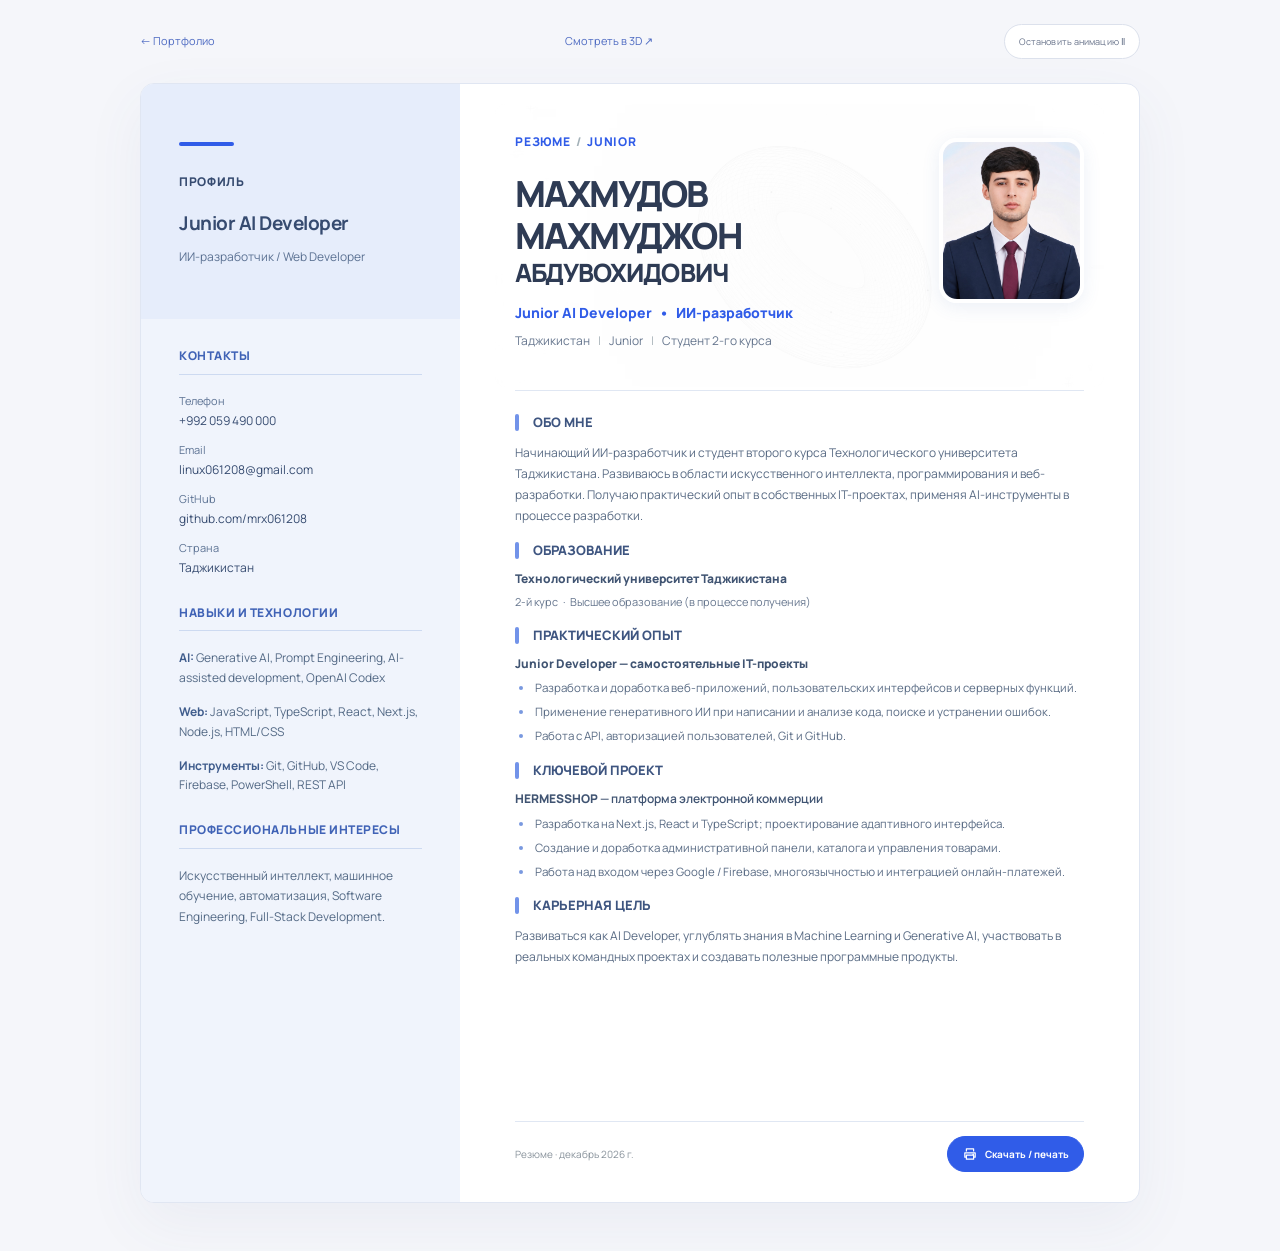
==== resume.html @ 6465ae69 "Add resume website" ====
<!doctype html>
<html lang="ru">
  <head>
    <meta charset="UTF-8" />
    <meta name="viewport" content="width=device-width, initial-scale=1.0" />
    <meta
      name="description"
      content="Резюме Махмудова Махмуджона — Junior AI Developer и Web Developer из Таджикистана."
    />
    <meta name="theme-color" content="#fbfaf7" />
    <title>Махмудов Махмуджон — Junior AI Developer</title>
    <link rel="preconnect" href="https://fonts.googleapis.com" />
    <link rel="preconnect" href="https://fonts.gstatic.com" crossorigin />
    <link
      href="https://fonts.googleapis.com/css2?family=Manrope:wght@400;500;600;700;800&display=swap"
      rel="stylesheet"
    />
    <link rel="stylesheet" href="resume.css" />
    <link rel="stylesheet" href="cinematic.css" />
    <script src="script.js" defer></script>
  </head>
  <body class="resume-page">
    <nav class="resume-toolbar" aria-label="Управление резюме"><a href="index.html">← Портфолио</a><a href="flyover.html">Смотреть в 3D ↗</a><button class="motion-toggle" type="button" aria-pressed="false">Остановить анимацию Ⅱ</button></nav>
    <div class="resume">
      <main class="main-content">
        <header class="resume-header">
          <video class="ambient-video" autoplay muted loop playsinline preload="metadata" poster="images/motion-poster.jpg" aria-hidden="true" tabindex="-1"><source src="images/orbit.webm" type="video/webm" /></video>
          <div class="header-copy">
            <p class="eyebrow header-eyebrow">Резюме <span>/</span> Junior</p>
            <h1>Махмудов<br />Махмуджон <span>Абдувохидович</span></h1>
            <p class="role-line">Junior AI Developer <span aria-hidden="true">•</span> ИИ-разработчик</p>
            <p class="meta-line">Таджикистан <span>|</span> Junior <span>|</span> Студент 2-го курса</p>
          </div>
          <img class="portrait" src="images/profile-suit.jpg" alt="Махмудов Махмуджон" width="960" height="1280" />
        </header>

        <div class="header-rule"></div>

        <section class="resume-section">
          <h2>Обо мне</h2>
          <p>
            Начинающий ИИ-разработчик и студент второго курса Технологического
            университета Таджикистана. Развиваюсь в области искусственного
            интеллекта, программирования и веб-разработки. Получаю практический
            опыт в собственных IT-проектах, применяя AI-инструменты в процессе
            разработки.
          </p>
        </section>

        <section class="resume-section">
          <h2>Образование</h2>
          <div class="entry">
            <h3>Технологический университет Таджикистана</h3>
            <p class="entry-detail">2-й курс <span>·</span> Высшее образование (в процессе получения)</p>
          </div>
        </section>

        <section class="resume-section">
          <h2>Практический опыт</h2>
          <div class="entry">
            <h3>Junior Developer — самостоятельные IT-проекты</h3>
            <ul class="bullet-list">
              <li>Разработка и доработка веб-приложений, пользовательских интерфейсов и серверных функций.</li>
              <li>Применение генеративного ИИ при написании и анализе кода, поиске и устранении ошибок.</li>
              <li>Работа с API, авторизацией пользователей, Git и GitHub.</li>
            </ul>
          </div>
        </section>

        <section class="resume-section">
          <h2>Ключевой проект</h2>
          <div class="entry">
            <h3>
              <a class="project-link" href="https://hermesshop.see.tj" target="_blank" rel="noopener noreferrer">HERMESSHOP</a>
              <span class="project-caption">— платформа электронной коммерции</span>
            </h3>
            <ul class="bullet-list">
              <li>Разработка на Next.js, React и TypeScript; проектирование адаптивного интерфейса.</li>
              <li>Создание и доработка административной панели, каталога и управления товарами.</li>
              <li>Работа над входом через Google / Firebase, многоязычностью и интеграцией онлайн-платежей.</li>
            </ul>
          </div>
        </section>

        <section class="resume-section career-section">
          <h2>Карьерная цель</h2>
          <p>
            Развиваться как AI Developer, углублять знания в Machine Learning и
            Generative AI, участвовать в реальных командных проектах и создавать
            полезные программные продукты.
          </p>
        </section>

        <footer class="resume-footer">
          <span>Резюме <span aria-hidden="true">·</span> <time id="resume-date"></time></span>
          <button class="print-button" id="print-resume" type="button">
            <svg aria-hidden="true" viewBox="0 0 20 20" fill="none">
              <path d="M5.5 7V3.5h9V7M5.5 14h-2V8.5h13V14h-2M5.5 11.5h9v5h-9z" stroke="currentColor" stroke-width="1.5" stroke-linejoin="round" />
              <path d="M14 10.5h.01" stroke="currentColor" stroke-width="2" stroke-linecap="round" />
            </svg>
            Скачать / печать
          </button>
        </footer>
      </main>

      <aside class="sidebar" aria-label="Контактная информация и навыки">
        <div class="sidebar-top">
          <div class="accent-line" aria-hidden="true"></div>
          <p class="eyebrow">Профиль</p>
          <h2>Junior AI Developer</h2>
          <p class="sidebar-intro">ИИ-разработчик / Web Developer</p>
        </div>

        <div class="sidebar-content">
          <section class="sidebar-section">
            <h2 class="sidebar-heading">Контакты</h2>
            <dl class="contact-list">
              <div>
                <dt>Телефон</dt>
                <dd><a href="tel:+992059490000">+992 059 490 000</a></dd>
              </div>
              <div>
                <dt>Email</dt>
                <dd>
                  <a href="mailto:linux061208@gmail.com">linux061208@gmail.com</a>
                </dd>
              </div>
              <div>
                <dt>GitHub</dt>
                <dd>
                  <a href="https://github.com/mrx061208" target="_blank" rel="noreferrer">
                    github.com/mrx061208
                  </a>
                </dd>
              </div>
              <div>
                <dt>Страна</dt>
                <dd>Таджикистан</dd>
              </div>
            </dl>
          </section>

          <section class="sidebar-section">
            <h2 class="sidebar-heading">Навыки и технологии</h2>
            <ul class="skill-list">
              <li><strong>AI:</strong> Generative AI, Prompt Engineering, AI-assisted development, OpenAI Codex</li>
              <li><strong>Web:</strong> JavaScript, TypeScript, React, Next.js, Node.js, HTML/CSS</li>
              <li><strong>Инструменты:</strong> Git, GitHub, VS Code, Firebase, PowerShell, REST API</li>
            </ul>
          </section>

          <section class="sidebar-section interests-section">
            <h2 class="sidebar-heading">Профессиональные интересы</h2>
            <p>
              Искусственный интеллект, машинное обучение, автоматизация, Software
              Engineering, Full-Stack Development.
            </p>
          </section>
        </div>
      </aside>
    </div>
  </body>
</html>
---- resume.css ----
:root {
  color-scheme: light;
  --navy: #10283a;
  --navy-light: #18364b;
  --teal: #38c7bd;
  --teal-dark: #178d8e;
  --ink: #1e2c3a;
  --muted: #667380;
  --line: #dce2e5;
  --paper: #fff;
  font-family: "Manrope", "Segoe UI", sans-serif;
  font-synthesis: none;
  text-rendering: optimizeLegibility;
}

* {
  box-sizing: border-box;
}

body {
  min-width: 320px;
  margin: 0;
  padding: 40px 20px;
  background: #e9eef0;
  color: var(--ink);
  font-size: 14px;
  line-height: 1.65;
}

a {
  color: inherit;
  text-decoration: none;
}

a:hover {
  color: var(--teal);
}

a:focus-visible,
button:focus-visible {
  outline: 3px solid var(--teal);
  outline-offset: 3px;
}

.resume {
  display: grid;
  grid-template-columns: 32% 68%;
  width: min(100%, 1000px);
  min-height: 1120px;
  margin: 0 auto;
  overflow: hidden;
  background: var(--paper);
  font-family: "Manrope", "Segoe UI", sans-serif;
  box-shadow: 0 18px 60px rgb(20 40 54 / 14%);
}

.sidebar {
  grid-column: 1;
  grid-row: 1;
  color: #f4f8fa;
  background: var(--navy);
}

.sidebar-top {
  min-height: 235px;
  padding: 58px 38px 26px;
  background: var(--navy-light);
}

.accent-line {
  width: 55px;
  height: 4px;
  margin-bottom: 28px;
  background: var(--teal);
}

.eyebrow {
  margin: 0 0 17px;
  font-size: 12px;
  font-weight: 800;
  letter-spacing: 0.055em;
  line-height: 1.4;
  text-transform: uppercase;
}

.sidebar-top h2 {
  margin: 0 0 8px;
  font-size: 19px;
  font-weight: 700;
  letter-spacing: -0.025em;
}

.sidebar-intro {
  margin: 0;
  color: #bdcbd4;
  font-size: 12px;
}

.sidebar-content {
  padding: 29px 38px 42px;
}

.sidebar-section {
  margin-bottom: 27px;
}

.sidebar-heading {
  margin: 0 0 17px;
  padding-bottom: 9px;
  border-bottom: 1px solid rgb(225 239 244 / 17%);
  color: var(--teal);
  font-size: 12px;
  font-weight: 800;
  letter-spacing: 0.045em;
  line-height: 1.4;
  text-transform: uppercase;
}

.contact-list {
  display: grid;
  gap: 10px;
  margin: 0;
}

.contact-list dt {
  margin-bottom: 1px;
  color: #9dafba;
  font-size: 11px;
}

.contact-list dd {
  margin: 0;
  overflow-wrap: anywhere;
  font-size: 12px;
}

.skill-list {
  display: grid;
  gap: 14px;
  margin: 0;
  padding: 0;
  list-style: none;
  color: #d5dfe5;
  font-size: 12px;
  line-height: 1.65;
}

.skill-list strong {
  color: #f4f8fa;
}

.interests-section {
  margin-top: 4px;
}

.interests-section p {
  margin: 0;
  color: #d5dfe5;
  font-size: 12px;
  line-height: 1.7;
}

.main-content {
  grid-column: 2;
  grid-row: 1;
  display: flex;
  flex-direction: column;
  flex: 1;
  padding: 59px 48px 30px;
}

.resume-header {
  display: flex;
  align-items: flex-start;
  justify-content: space-between;
  gap: 22px;
}

.header-copy {
  min-width: 0;
}

.header-eyebrow {
  margin-bottom: 22px;
  color: var(--teal-dark);
}

.header-eyebrow span {
  padding: 0 3px;
  color: #a3b1b8;
}

h1 {
  margin: 0 0 14px;
  color: #192533;
  font-size: clamp(30px, 4vw, 43px);
  font-weight: 800;
  letter-spacing: -0.055em;
  line-height: 1.18;
  text-transform: uppercase;
}

h1 span {
  display: block;
  font-size: 0.7em;
  letter-spacing: -0.035em;
}

.role-line {
  margin: 0 0 6px;
  color: var(--teal-dark);
  font-size: 14px;
  font-weight: 800;
}

.role-line span {
  padding: 0 4px;
}

.meta-line {
  margin: 0;
  color: var(--muted);
  font-size: 12px;
}

.meta-line span {
  padding: 0 6px;
  color: #aab4ba;
}

.portrait {
  flex: 0 0 145px;
  width: 145px;
  height: 165px;
  margin-top: 4px;
  border: 1px solid #e6eaec;
  object-fit: cover;
  object-position: center top;
  box-shadow: inset 0 0 0 1px rgb(255 255 255 / 40%);
}

.header-rule {
  height: 1px;
  margin: 18px 0 22px;
  background: var(--line);
}

.resume-section {
  margin-bottom: 15px;
}

.resume-section > h2 {
  position: relative;
  margin: 0 0 10px;
  padding-left: 18px;
  color: #223446;
  font-size: 14px;
  font-weight: 800;
  line-height: 1.45;
  text-transform: uppercase;
}

.resume-section > h2::before {
  position: absolute;
  top: 1px;
  bottom: 1px;
  left: 0;
  width: 5px;
  border-radius: 4px;
  background: var(--teal-dark);
  content: "";
}

.resume-section > p {
  margin: 0;
  color: #4e5963;
  font-size: 12px;
  line-height: 1.75;
}

.entry h3 {
  margin: 0 0 4px;
  color: #283645;
  font-size: 12px;
  font-weight: 800;
  line-height: 1.55;
}

.project-link {
  text-decoration: underline;
  text-decoration-color: transparent;
  text-underline-offset: 2px;
  transition: color 160ms ease, text-decoration-color 160ms ease;
}

.project-link:hover {
  color: var(--teal-dark);
  text-decoration-color: currentColor;
}

.entry-detail {
  margin: 0;
  color: var(--muted);
  font-size: 11px;
}

.entry-detail span {
  padding: 0 3px;
}

.bullet-list {
  display: grid;
  gap: 4px;
  margin: 5px 0 0;
  padding: 0 0 0 19px;
  color: #4e5963;
  font-size: 11.5px;
  line-height: 1.65;
}

.bullet-list li {
  padding-left: 1px;
}

.bullet-list li::marker {
  color: var(--teal-dark);
  font-size: 1.1em;
}

.project-caption {
  font-weight: 600;
}

.career-section {
  margin-bottom: 25px;
}

.resume-footer {
  display: flex;
  align-items: center;
  justify-content: space-between;
  gap: 16px;
  margin-top: auto;
  padding-top: 14px;
  border-top: 1px solid var(--line);
  color: #87919a;
  font-size: 10px;
}

.print-button {
  display: inline-flex;
  align-items: center;
  gap: 7px;
  padding: 8px 11px;
  border: 1px solid #d8e2e5;
  border-radius: 5px;
  background: #fff;
  color: #30505c;
  cursor: pointer;
  font: inherit;
  font-weight: 700;
  transition: border-color 160ms ease, background-color 160ms ease;
}

.print-button:hover {
  border-color: var(--teal-dark);
  background: #f0fbfa;
}

.print-button svg {
  width: 16px;
  height: 16px;
}

@media (min-width: 1000px) {
  .main-content {
    padding-right: 55px;
    padding-left: 55px;
  }
}

@media (max-width: 700px) {
  body {
    padding: 0;
    background: var(--paper);
  }

  .resume {
    display: flex;
    flex-direction: column;
    min-height: 100vh;
    box-shadow: none;
  }

  .sidebar {
    order: 1;
  }

  .sidebar-top {
    min-height: auto;
    padding: 30px 28px 24px;
  }

  .accent-line {
    margin-bottom: 20px;
  }

  .sidebar-content {
    display: grid;
    grid-template-columns: repeat(2, minmax(0, 1fr));
    gap: 24px;
    padding: 25px 28px 10px;
  }

  .sidebar-section {
    margin-bottom: 12px;
  }

  .interests-section {
    margin-top: 0;
  }

  .main-content {
    order: 2;
    padding: 34px 28px 25px;
  }
}

@media (max-width: 480px) {
  .sidebar-content {
    grid-template-columns: 1fr;
    gap: 4px;
  }

  .resume-header {
    gap: 12px;
  }

  .portrait {
    flex-basis: 82px;
    width: 82px;
    height: 100px;
  }

  h1 {
    font-size: clamp(25px, 8vw, 34px);
  }

  .role-line {
    font-size: 12px;
  }

  .meta-line {
    font-size: 10px;
  }

  .resume-footer {
    align-items: flex-start;
  }
}

@media print {
  @page {
    size: A4;
    margin: 0;
  }

  body {
    padding: 0;
    background: #fff;
    print-color-adjust: exact;
    -webkit-print-color-adjust: exact;
  }

  .resume {
    display: grid;
    grid-template-columns: 32% 68%;
    width: 210mm;
    min-height: 297mm;
    box-shadow: none;
  }

  .main-content {
    padding: 12mm 10mm 8mm;
  }

  .sidebar {
    padding: 0;
  }

  .sidebar-top {
    min-height: auto;
    padding: 12mm 8mm 7mm;
  }

  .sidebar-content {
    display: block;
    padding: 8mm;
  }

  .sidebar-section {
    margin-bottom: 7mm;
  }

  .portrait {
    flex: 0 0 90px;
    width: 90px;
    height: 115px;
  }

  h1 {
    font-size: 29px;
  }

  .role-line {
    font-size: 11px;
  }

  .meta-line {
    font-size: 10px;
  }

  .resume-section {
    break-inside: avoid;
  }

  .print-button {
    display: none;
  }

  a {
    color: inherit;
  }
}
---- cinematic.css ----
/* Light editorial identity; shared by the portfolio and printable resume. */
@media screen {
  body.portfolio {
    --paper: #fbfaf7;
    --ink: #252b37;
    --muted: #69717d;
    --green: #305ce8;
    --lime: #e8edff;
    --line: #e3e5e9;
    color: var(--ink);
    background: var(--paper);
  }
  .wrap { width:min(1160px,calc(100% - 96px)); }
  .portfolio .site-header { position:relative;z-index:3;height:106px;border-bottom:0; }
  .portfolio .brand { position:relative;display:grid;place-items:center;width:45px;height:45px;background:#305ce8;border-radius:14px;color:white;font-size:30px;letter-spacing:-4px;padding-right:4px;box-shadow:0 5px 15px #305ce81a; }
  .portfolio .brand span { display:inline;color:#ffd091;position:absolute;margin:12px 0 0 22px;font-size:27px; }
  .portfolio nav { background:white;border:1px solid #e6e7ec;border-radius:40px;gap:5px;padding:6px;font-size:11px;box-shadow:0 3px 10px #26375d03; }
  .portfolio nav a { padding:9px 19px;border-radius:30px; }
  .portfolio nav a:hover { background:#edf1ff; }
  .portfolio .header-contact { background:#282e39;color:white;border-color:#282e39;border-radius:30px;padding:13px 21px;font-size:11px; }
  .portfolio .header-contact:hover { background:#305ce8;border-color:#305ce8; }
  .hero-stage { position:relative;isolation:isolate;overflow:hidden;background:radial-gradient(ellipse at 80% 40%,#edf1ff80,transparent 50%); }
  .ambient-video { position:absolute;inset:0;width:100%;height:100%;object-fit:cover;pointer-events:none;z-index:-2;filter:invert(1) grayscale(1);mix-blend-mode:multiply;opacity:.065; }
  .hero-stage:after { content:"";position:absolute;inset:0;z-index:-1;background:linear-gradient(90deg,#fbfaf7 5%,#fbfaf7c9 43%,transparent 85%),linear-gradient(0deg,#fbfaf7,transparent 25%);pointer-events:none; }
  .stage-grid { position:absolute;right:2%;top:7%;width:45%;height:85%;z-index:-1;background-image:radial-gradient(#a1b0d4 1px,transparent 1px);background-size:19px 19px;opacity:.2;mask-image:radial-gradient(ellipse,black,transparent 70%); }
  .portfolio .hero { grid-template-columns:1.35fr 1fr;gap:60px;padding-block:38px 56px;min-height:610px; }
  .hero-hello { font-size:13px;font-weight:600;color:#68707d;margin:0 0 23px;display:flex;align-items:center;gap:11px; }
  .hero-hello>span { color:#ed9269;font-size:22px;line-height:1; }
  .portfolio .hero .eyebrow { display:inline-flex;align-items:center;gap:8px;color:#4261ad;background:#edf1ff;border:1px solid #dce4ff;padding:7px 11px;border-radius:30px;font-size:8px;letter-spacing:1.1px;margin-bottom:22px; }
  .portfolio .status-dot { width:5px;height:5px;background:#305ce8;box-shadow:none; }
  .portfolio h1 { font-size:clamp(43px,5.1vw,75px);letter-spacing:-3.7px;font-weight:600;line-height:1.12;margin-bottom:23px; }
  .portfolio h1>span { color:#305ce8;font-family:Lora,Georgia,serif;font-style:italic;font-weight:400;font-size:1.08em;letter-spacing:-4px; }
  .portfolio .hero-description { font-size:14px;line-height:1.9;color:#717681; }
  .hero-description strong { font-weight:500;color:#303744; }
  .portfolio .hero-actions { margin-top:29px;gap:21px;flex-wrap:wrap; }
  .portfolio .button { border-radius:30px;font-size:11px;padding:16px 22px;gap:22px; }
  .portfolio .primary { background:#305ce8;color:white;box-shadow:0 6px 18px #305ce81a; }
  .portfolio .primary:hover { background:#244ac5;box-shadow:0 8px 23px #305ce830; }
  .portfolio .text-link { font-size:11px; }
  .portfolio .hero-meta { margin-top:29px;font-size:10px;color:#737b88; }
  .portfolio .hero-meta span+span:before { background:#acb4c2; }
  .portfolio .hero-visual { padding:0 0 15px;isolation:isolate;transform-style:preserve-3d; }
  .portfolio .hero-visual:before { content:"";position:absolute;width:115%;aspect-ratio:1;left:-7%;top:8%;border:1px solid #cbd6f1;border-radius:50%;z-index:-1;transform:rotate(-15deg); }
  .portfolio .hero-visual:after { content:"";position:absolute;left:-9%;top:29%;width:113%;height:40%;border:1px solid #d5dff5;border-radius:50%;z-index:-1;transform:rotate(-20deg); }
  .portfolio .photo-frame { height:463px;border:6px solid white;border-radius:210px 210px 20px 20px;background:#eef1f9;box-shadow:0 18px 45px #46588212;position:relative;transform:rotate(2deg); }
  .portfolio .photo-frame img { filter:none;object-position:center top; }
  .portfolio .photo-frame:after { content:"";position:absolute;inset:0;background:linear-gradient(0deg,#23345b45,transparent 25%);pointer-events:none; }
  .portfolio .photo-corner { background:#f9d9b9;color:#b76032;right:-4px;top:33px;width:65px;height:65px;border:6px solid #fbfaf7;transform:rotate(15deg);font-size:36px; }
  .portrait-label { position:absolute;left:24px;bottom:58px;letter-spacing:2px;font-size:8px;color:white; }
  .portfolio .floating-note { left:-37px;bottom:79px;transform:rotate(-7deg);border:1px solid #e4e8f1;padding:16px 20px;background:white;color:#3a455c;border-radius:12px;box-shadow:0 9px 28px #3c527716;font-size:10px;line-height:1.9; }
  .portfolio .note-symbol { display:grid;place-items:center;width:38px;height:38px;font-size:17px;letter-spacing:-1px;background:#edf1ff;color:#305ce8;border-radius:12px;font-weight:700; }
  .portfolio .floating-note strong { font-size:9px;color:#7a8291; }
  .portfolio .photo-caption { font-size:8px;color:#707987;margin-top:22px; }
  .stage-footer { display:flex;align-items:center;justify-content:space-between;padding-block:6px 30px;font-size:8px;letter-spacing:1.3px;color:#808795; }
  .scroll-cue { display:flex;align-items:center;gap:10px; }
  .scroll-cue>span { display:grid;place-items:center;width:27px;height:35px;border:1px solid #d4dae7;border-radius:20px;color:#305ce8;font-size:17px; }
  .motion-toggle { border:1px solid #dce1ec;border-radius:20px;background:#fff9;color:#69748b;font-family:inherit;font-size:9px;letter-spacing:.1px;padding:10px 14px;cursor:pointer; }
  .motion-toggle:hover { border-color:#a9bdf3;color:#305ce8; }
  .motion-toggle span { margin-left:12px; }
  .portfolio .tech-strip { border-block:1px solid #e6e7ec;background:white; }
  .portfolio .tech-strip>.wrap { min-height:87px; }
  .portfolio .tech-strip span { color:#505b6e;font-size:17px;font-weight:700; }
  .portfolio .tech-strip span:first-child { color:#707987;font-size:8px;font-weight:500;letter-spacing:1px; }
  .portfolio .tech-strip i { color:#b2c1e7;font-size:16px; }
  .portfolio .section { padding-block:95px; }
  .portfolio .section-label>span { color:#65728a;font-size:9px;letter-spacing:1.4px; }
  .portfolio .section-label h2 { font-size:35px;letter-spacing:-1.6px;line-height:1.3;font-weight:500;margin-top:18px; }
  .section-label h2 em { font-family:Lora,Georgia,serif;font-style:italic;color:#305ce8;font-weight:400;font-size:1.06em; }
  .about-doodle { display:flex;align-items:center;gap:14px;font-size:54px;color:#e5b397;margin-top:33px; }
  .about-doodle>span { font-size:9px;color:#707987;letter-spacing:.3px; }
  .portfolio .about { grid-template-columns:1fr 1.2fr;gap:90px; }
  .portfolio .about-content .lead { font-size:18px;color:#3a4353;line-height:1.85; }
  .portfolio .about-content>p { font-size:13px;line-height:1.9; }
  .portfolio .education { background:#f0f3fb;border:1px solid #e3e9f5;border-radius:14px;padding:21px;gap:15px;margin-top:27px; }
  .portfolio .small-icon { background:white;color:#305ce8;border-radius:10px; }
  .portfolio .education .eyebrow { color:#64738d; }
  .portfolio .education h3 { font-size:12px;font-weight:600; }
  .portfolio .education p { font-size:10px; }
  .portfolio .skills-section { background:#f0f3fb;border-block:1px solid #e5eaf4; }
  .portfolio .section-heading { margin-bottom:38px; }
  .portfolio .section-heading>p { font-size:12px;color:#657185; }
  .portfolio .skills-grid { gap:20px; }
  .portfolio .skill-card { background:#fff;border:1px solid #e3e8f2;padding:29px;border-radius:17px;box-shadow:0 4px 12px #3d568b03; }
  .portfolio .skill-card:hover { border-color:#bacbf4;transform:translateY(-5px);box-shadow:0 12px 30px #4562a90b; }
  .portfolio .card-top { color:#a1aaba;font-size:9px;margin-bottom:27px; }
  .portfolio .skill-symbol { color:#305ce8;background:#edf2ff;width:45px;height:45px;border-radius:13px;display:grid;place-items:center;font-size:22px; }
  .portfolio .skill-card:nth-child(2) .skill-symbol { background:#fff0e7;color:#c97b50; }
  .portfolio .skill-card:nth-child(3) .skill-symbol { background:#f0ecfb;color:#8570bb; }
  .portfolio .skill-card h3 { font-size:16px;font-weight:600; }
  .portfolio .skill-card p { font-size:12px;color:#626d7e;line-height:1.85; }
  .portfolio .tags { gap:6px; }
  .portfolio .tags li { background:#f7f8fb;color:#6c7891;border:1px solid #e9edf4;font-size:9px;border-radius:6px;padding:5px 8px; }
  .portfolio .project { gap:55px; }
  .project-preview { display:block;min-width:0;overflow:hidden;border:1px solid #e3e4e9;border-radius:17px;background:white;box-shadow:0 12px 35px #4c5d7e0c;transition:transform .25s ease,box-shadow .25s ease; }
  .project-preview:hover { transform:translateY(-4px);box-shadow:0 17px 40px #4c5d7e17; }
  .project-preview-header { display:flex;align-items:center;justify-content:space-between;gap:12px;padding:12px 16px;background:#fff;color:#7a8598;font-size:8px;letter-spacing:.4px;border-bottom:1px solid #ececf0; }
  .preview-dots { display:flex;gap:4px; }
  .preview-dots i { width:5px;height:5px;border-radius:50%;background:#d6deee; }
  .preview-dots i:first-child { background:#e8b892; }
  .project-preview img { display:block;width:100%;height:auto; }
  .project-preview-caption { display:flex;align-items:center;justify-content:space-between;padding:13px 17px;border-top:1px solid #ececf0;color:#4a68b4;font-size:10px; }
  .portfolio .project-art { background:radial-gradient(ellipse at 50% 50%,#e4ecff,#edf1fa 75%);border:1px solid #dae3f5;border-radius:18px;min-height:380px; }
  .portfolio .art-top,.portfolio .art-bottom { color:#7a8fb8;font-size:8px; }
  .portfolio .art-center strong { color:#315ac7;font-family:Georgia,serif;font-weight:400;font-size:140px; }
  .portfolio .art-center strong span { color:#e7af87; }
  .portfolio .art-center p { color:#5d78b4;font-size:10px; }
  .portfolio .art-orbit,.portfolio .art-orbit:before,.portfolio .art-orbit:after { border-color:#a2b8e14d; }
  .portfolio .art-orbit { animation:orbit-turn 30s linear infinite; }
  .portfolio .project-copy>.eyebrow { font-size:8px;color:#7285ae; }
  .portfolio .project-copy h3 { font-size:31px;letter-spacing:-1.3px;font-weight:600;margin:14px 0; }
  .portfolio .project-copy>p,.portfolio .project-features li { font-size:12px;color:#626d7e; }
  .portfolio .project-features li:before { background:#9bb0de; }
  .portfolio .outlined { border-color:#ccd8f2;color:#305ce8;background:white;padding:13px 20px;font-size:11px; }
  .portfolio .outlined:hover { background:#edf2ff; }
  .portfolio .direction { background:#fff5ed;border:1px solid #f3e5d9;border-radius:14px;padding:26px 29px;margin-top:42px; }
  .portfolio .direction-star { color:#d69a71;font-size:40px; }
  .portfolio .direction h3 { font-size:14px;color:#6c503c; }
  .portfolio .direction p { color:#97816f;font-size:11px; }
  .portfolio .direction-arrow { color:#c6946d; }
  .motion-section { display:grid;grid-template-columns:1fr 1.3fr;gap:65px;padding:0 0 90px;align-items:center; }
  .motion-copy>.eyebrow { color:#657796;font-size:8px;letter-spacing:1.5px; }
  .motion-copy h2 { font-size:35px;font-weight:500;letter-spacing:-1.5px;line-height:1.3;margin:19px 0; }
  .motion-copy em { font-family:Lora,Georgia,serif;font-style:italic;color:#305ce8;font-weight:400; }
  .motion-copy p { color:#626d7e;font-size:12px;line-height:1.9; }
  .film-label { display:block;margin-top:26px;font-size:7px;letter-spacing:1px;color:#6a788e; }
  .motion-player { position:relative;border:1px solid #e0e6f0;border-radius:17px;overflow:hidden;background:#f4f7ff;box-shadow:0 10px 30px #5271a10b; }
  .showreel { width:100%;aspect-ratio:16/10;object-fit:cover;display:block;filter:invert(1) grayscale(1); }
  .showreel-frame { display:block;width:100%;aspect-ratio:16/9;border:0;background:#14110f; }
  .showreel-link { color:#677b9c; }
  .showreel-link:hover { color:#305ce8; }
  .film-corner { position:absolute;top:20px;left:20px;pointer-events:none;font-size:7px;line-height:1.8;letter-spacing:1px;color:#708198; }
  .portfolio .contact-section { background:#edf2ff;padding:73px 0 28px;position:relative;overflow:hidden;border-top:1px solid #dfe7fa;color:#2d3a55; }
  .portfolio .contact-section:before { content:"✳";position:absolute;right:-45px;top:40px;font-size:360px;line-height:1;color:#cbd8f74a;transform:rotate(20deg);pointer-events:none; }
  .portfolio .contact-section:after { content:"";position:absolute;width:230px;height:230px;border:1px solid #cad8f7;border-radius:50%;left:-115px;top:45px;pointer-events:none; }
  .portfolio .contact-heading { position:relative;z-index:1; }
  .portfolio .contact-heading>.eyebrow { color:#7689b3;font-size:8px;letter-spacing:1.5px; }
  .portfolio .contact-heading h2 { font-size:50px;line-height:1.2;font-weight:500;letter-spacing:-2px;margin:25px 0 19px; }
  .portfolio .contact-heading em { font-family:Lora,Georgia,serif;font-weight:400;color:#305ce8;font-style:italic; }
  .portfolio .contact-heading p { color:#627595;font-size:12px; }
  .portfolio .contact-email { color:#305ce8;border-color:#b8c8ee;font-size:26px;letter-spacing:-1px;margin:14px 0 43px;gap:25px;padding:12px 0; }
  .portfolio .contact-email:hover { color:#244ac5; }
  .portfolio .contact-links { border-color:#d2ddf4;position:relative;z-index:1;padding-top:24px; }
  .portfolio .contact-links>a,.portfolio .contact-links>button { color:#526990;font-size:11px; }
  .portfolio .contact-links>a>span,.portfolio .contact-links>button>span:first-child { color:#617696;font-size:7px; }
  .portfolio .copy-status { color:#305ce8; }
  .portfolio .site-footer { padding-block:28px; }
  .portfolio .site-footer .brand { width:32px;height:32px;border-radius:10px;font-size:23px; }
  .portfolio .site-footer .brand span { font-size:21px;margin:8px 0 0 17px; }
  .portfolio .site-footer>span,.portfolio .site-footer>a:last-child { color:#6c778a;font-size:8px; }
  .reveal { opacity:1;transform:none;transition:opacity .7s ease,transform .7s cubic-bezier(.2,.7,.2,1); }
  .reveal.waiting { opacity:0;transform:translateY(20px); }
  .hero-copy { animation:hero-enter .8s both; }
  .hero-visual { animation:hero-enter 1s .1s both; }
  @keyframes hero-enter { from{opacity:0;translate:0 20px}to{opacity:1;translate:0 0} }
  @keyframes orbit-turn { to{transform:translate(-50%,-50%) rotate(360deg)} }

  body.resume-page { background:#f5f6fa;color:#2c3546;padding:0 24px 48px; }
  .resume-toolbar { width:min(1000px,100%);margin:auto;display:flex;align-items:center;justify-content:space-between;gap:15px;padding:24px 0;font-size:11px;color:#4e6bc2;flex-wrap:wrap; }
  .resume-toolbar .motion-toggle { background:white; }
  .resume-page .resume { border:1px solid #e0e6f2;border-radius:14px;background:white;box-shadow:0 20px 60px #4c669210; }
  .resume-page .sidebar { background:#f0f4fc;color:#364b70; }
  .resume-page .sidebar-top { background:#e6edfb; }
  .resume-page .accent-line { background:#305ce8;border-radius:4px; }
  .resume-page .sidebar-intro,.resume-page .contact-list dt { color:#5c7293; }
  .resume-page .sidebar-heading { color:#4063b6;border-color:#cddaf1; }
  .resume-page .skill-list,.resume-page .interests-section p { color:#536985; }
  .resume-page .skill-list strong { color:#405d8d; }
  .resume-page .main-content { padding-top:35px; }
  .resume-page .resume-header { position:relative;isolation:isolate;padding:15px 0 22px; }
  .resume-page .resume-header>.ambient-video { inset:-15px -20px;width:calc(100% + 40px);height:calc(100% + 30px);opacity:.055;border-radius:10px; }
  .resume-page h1 { color:#2e3b54;font-size:36px; }
  .resume-page .role-line,.resume-page .header-eyebrow { color:#305ce8; }
  .resume-page .meta-line,.resume-page .entry-detail { color:#66768e; }
  .resume-page .portrait { border-radius:18px;border:4px solid white;box-shadow:0 4px 18px #476cb51a;object-position:top; }
  .resume-page .header-rule { background:#e0e7f3; }
  .resume-page .resume-footer { border-color:#e0e7f3; }
  .resume-page .resume-section>h2 { color:#3e5580;font-size:13px; }
  .resume-page .resume-section>h2:before { background:#7293e9;width:4px; }
  .resume-page .resume-section>p,.resume-page .bullet-list { color:#596b84; }
  .resume-page .entry h3 { color:#405472; }
  .resume-page .bullet-list li::marker { color:#7999df; }
  .resume-page .print-button { background:#305ce8;border-color:#305ce8;color:white;border-radius:20px;padding:9px 14px; }
  .resume-page a:hover { color:#305ce8; }
  .resume-page .print-button:hover { background:#244ac5; }

  @media(min-width:1500px) { .portfolio .hero { min-height:670px; }.portfolio .photo-frame { height:490px; } }
  @media(max-width:1100px) {
    .portfolio .hero { gap:35px;grid-template-columns:1.3fr 1fr;min-height:570px;padding-block:35px 45px; }
    .portfolio h1 { font-size:clamp(40px,5.1vw,62px);letter-spacing:-2.5px; }.portfolio h1>span { letter-spacing:-3px; }
    .portfolio .photo-frame { height:405px; }.portfolio .floating-note { left:-19px;padding:14px 16px; }.portfolio .photo-corner { width:55px;height:55px;font-size:30px; }
    .portfolio .skill-card { padding:24px 20px; }.portfolio .skill-card h3 { font-size:15px; }.portfolio .about { gap:45px; }
    .portfolio .hero-description { font-size:13px; }.portfolio .hero-actions { gap:16px; }.portfolio .text-link { font-size:10px; }.portfolio .button { padding:15px 18px;font-size:10px; }
    .portfolio .section-label h2 { font-size:31px; }.motion-section { gap:35px; }.motion-copy h2 { font-size:31px; }
    .portfolio .tech-strip span { font-size:14px; }.portfolio .tech-strip>.wrap { gap:16px; }
  }
  @media(max-width:700px) {
    .wrap { width:calc(100% - 40px); }.portfolio .site-header { height:85px;gap:10px; }.portfolio .brand { width:35px;height:35px;border-radius:11px;font-size:26px;flex-shrink:0; }.portfolio .brand span { font-size:22px;margin:8px 0 0 19px; }
    .portfolio nav { padding:4px;gap:0;font-size:9px; }.portfolio nav a { padding:8px 10px; }.portfolio .header-contact { padding:11px 13px;font-size:9px; }.portfolio .header-contact span { margin-left:5px; }
    .portfolio .hero { grid-template-columns:1fr;min-height:0;padding-block:24px 20px;gap:38px; }.hero-hello { font-size:11px;margin-bottom:20px; }.hero-hello>span { font-size:19px; }
    .portfolio h1 { font-size:clamp(42px,10vw,65px);letter-spacing:-2px; }.portfolio h1>span { letter-spacing:-2.5px; }.portfolio .hero .eyebrow { font-size:7px;padding:6px 10px;letter-spacing:1px; }
    .portfolio .hero-description { font-size:13px; }.portfolio .hero-actions { gap:19px;margin-top:23px; }.portfolio .button { font-size:10px;padding:15px 19px; }.portfolio .hero-meta { margin-top:24px; }
    .portfolio .hero-visual { width:100%;max-width:370px;padding:0 8px 15px;margin-inline:auto; }.portfolio .photo-frame { height:415px; }.portfolio .floating-note { left:-1px;bottom:75px;padding:15px 18px; }.portfolio .photo-corner { right:0;top:35px; }
    .portfolio .photo-caption { font-size:7px; }.portrait-label { left:30px;bottom:62px; }.stage-footer { padding-bottom:24px;gap:12px;font-size:7px;letter-spacing:.4px; }.motion-toggle { font-size:8px;padding:9px 11px; }.scroll-cue { gap:7px; }
    .portfolio .tech-strip>.wrap { gap:13px;min-height:80px;padding-block:21px; }.portfolio .tech-strip span { font-size:12px; }.portfolio .tech-strip span:first-child { font-size:7px; }.portfolio .tech-strip i { font-size:12px; }
    .portfolio .section { padding-block:58px; }.portfolio .section-label h2 { font-size:30px; }.portfolio .section-label>span { font-size:8px; }.portfolio .about { grid-template-columns:1fr;gap:24px; }.about-doodle { display:none; }
    .portfolio .about-content .lead { font-size:17px; }.portfolio .about-content>p { font-size:12px; }.portfolio .education { padding:18px; }.portfolio .education h3 { font-size:11px; }.portfolio .education p { font-size:9px; }
    .portfolio .section-heading { margin-bottom:25px; }.portfolio .skills-grid { gap:15px; }.portfolio .skill-card { padding:26px; }.portfolio .skill-card h3 { font-size:17px; }.portfolio .card-top { margin-bottom:23px; }
    .portfolio .project { grid-template-columns:1fr;gap:26px; }.portfolio .project-art { min-height:320px; }.portfolio .project-copy h3 { font-size:28px; }.portfolio .direction { padding:23px 20px;gap:16px;margin-top:32px; }.portfolio .direction-star { font-size:32px; }
    .motion-section { grid-template-columns:1fr;padding-bottom:58px;gap:26px; }.motion-copy h2 { font-size:30px; }.motion-copy p br { display:none; }.film-label { margin-top:19px; }
    .portfolio .contact-section { padding-top:55px; }.portfolio .contact-heading h2 { font-size:35px;letter-spacing:-1.5px; }.portfolio .contact-heading p { font-size:11px; }.portfolio .contact-email { font-size:clamp(16px,4.7vw,25px);letter-spacing:-.5px;gap:14px;margin-bottom:35px; }
    .portfolio .contact-section:before { right:-150px;font-size:300px; }.portfolio .contact-section:after { left:-185px; }.portfolio .contact-links { gap:23px; }.portfolio .contact-links>a,.portfolio .contact-links>button { font-size:12px; }.portfolio .site-footer>span { font-size:7px; }
    body.resume-page { padding:0 12px 20px; }.resume-toolbar { gap:10px;font-size:9px; }.resume-toolbar .motion-toggle { font-size:8px; }.resume-page .main-content { padding:30px 24px 25px; }.resume-page .resume-header { padding-top:0; }.resume-page h1 { font-size:clamp(22px,6vw,34px); }.resume-page .resume-header>.ambient-video { inset:-10px -10px;width:calc(100% + 20px);height:calc(100% + 20px); }
  }
  @media(prefers-reduced-motion:reduce) {
    *,*:before,*:after { animation:none!important;transition:none!important; }.ambient-video { display:none; }.reveal.waiting { opacity:1;transform:none; }
  }
  body.motion-paused *,body.motion-paused *:before,body.motion-paused *:after { animation-play-state:paused!important; }
}
@media print {
  .hero-stage>.ambient-video,.stage-grid,.stage-footer,.portrait-label,.motion-section,.resume-toolbar,.resume-header>.ambient-video,.hero-hello,.about-doodle { display:none!important; }
  .resume-page .sidebar { background:#f0f4fc;color:#354b70; }.resume-page .sidebar-top { background:#e6edfb; }.resume-page .sidebar-heading { color:#4063b6;border-color:#cddaf1; }.resume-page .skill-list,.resume-page .interests-section p { color:#536985; }.resume-page .skill-list strong { color:#405d8d; }.resume-page .sidebar-intro,.resume-page .contact-list dt { color:#617899; }.resume-page .accent-line { background:#305ce8; }
}
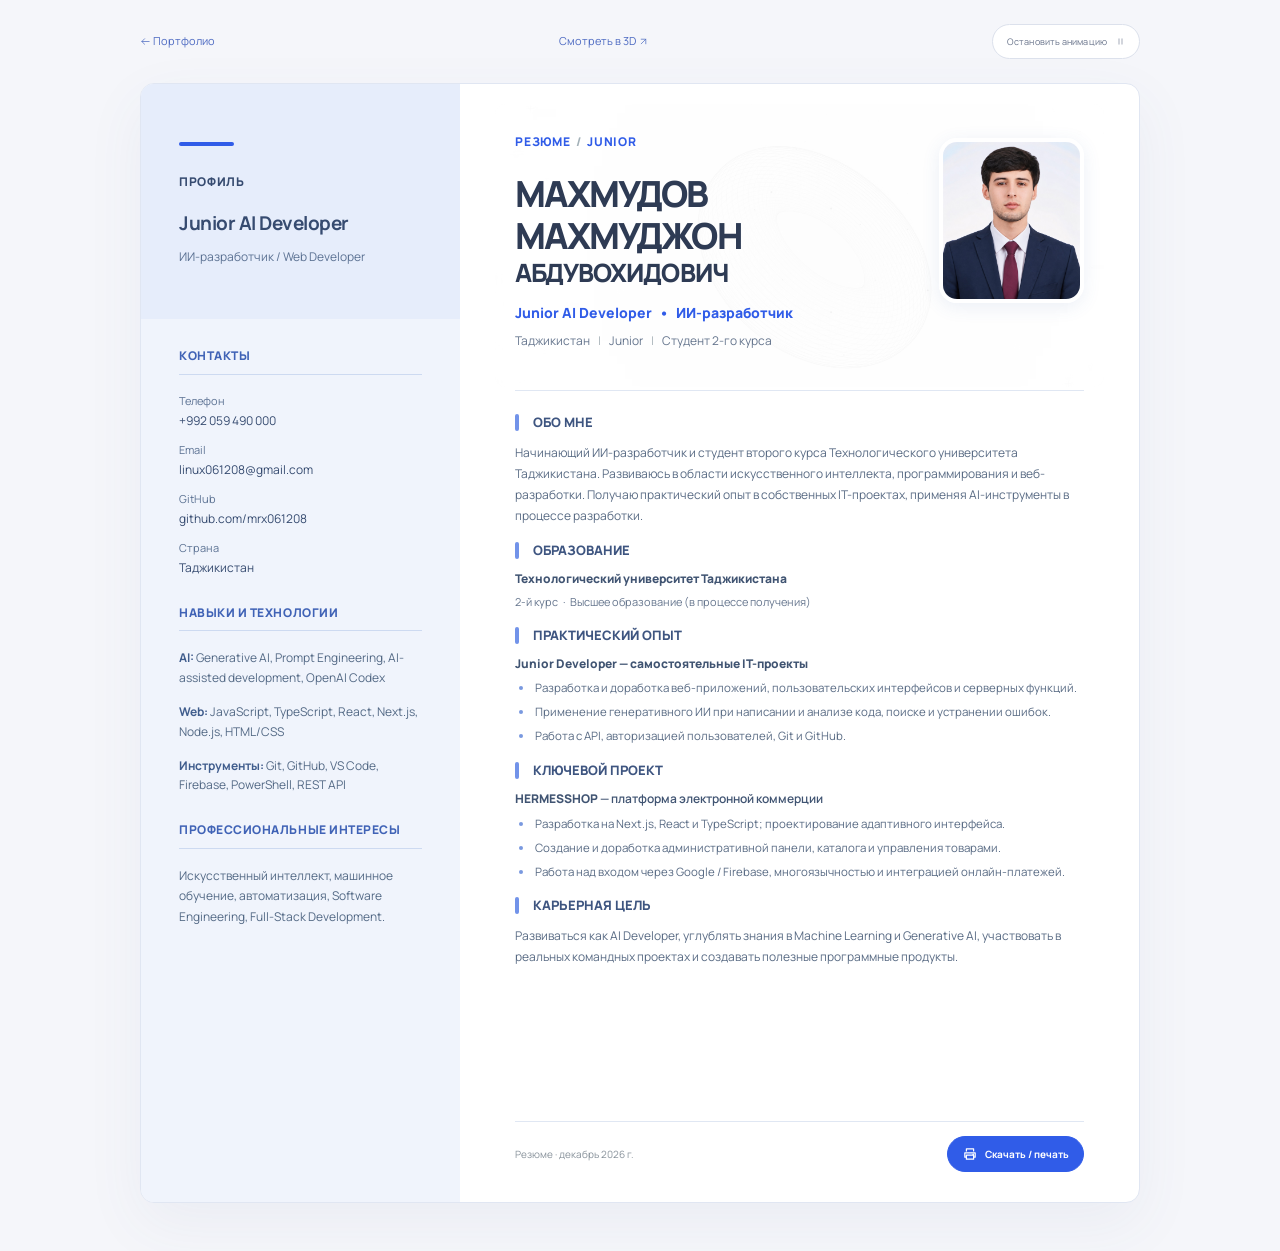
==== commit ad22e68c: "Fix consistent SVG icons on mobile and desktop" ====
--- a/resume.html
+++ b/resume.html
@@ -3,6 +3,7 @@
   <head>
     <meta charset="UTF-8" />
     <meta name="viewport" content="width=device-width, initial-scale=1.0" />
+  <meta name="format-detection" content="telephone=no" />
     <meta
       name="description"
       content="Резюме Махмудова Махмуджона — Junior AI Developer и Web Developer из Таджикистана."
@@ -16,11 +17,12 @@
       rel="stylesheet"
     />
     <link rel="stylesheet" href="resume.css" />
-    <link rel="stylesheet" href="cinematic.css" />
-    <script src="script.js" defer></script>
+    <link rel="stylesheet" href="cinematic.css?v=20261027-svg" />
+  <link rel="stylesheet" href="icons.css?v=20261027-svg" />
+    <script src="script.js?v=20261027-svg" defer></script>
   </head>
   <body class="resume-page">
-    <nav class="resume-toolbar" aria-label="Управление резюме"><a href="index.html">← Портфолио</a><a href="flyover.html">Смотреть в 3D ↗</a><button class="motion-toggle" type="button" aria-pressed="false">Остановить анимацию Ⅱ</button></nav>
+    <nav class="resume-toolbar" aria-label="Управление резюме"><a href="index.html"><svg class="ui-icon" xmlns="http://www.w3.org/2000/svg" viewBox="0 0 24 24" fill="none" stroke="currentColor" stroke-width="1.6" stroke-linecap="round" stroke-linejoin="round" aria-hidden="true" focusable="false"><path d="M20 12H4m6-6-6 6 6 6" /></svg> Портфолио</a><a href="flyover.html">Смотреть в 3D <svg class="ui-icon" xmlns="http://www.w3.org/2000/svg" viewBox="0 0 24 24" fill="none" stroke="currentColor" stroke-width="1.6" stroke-linecap="round" stroke-linejoin="round" aria-hidden="true" focusable="false"><path d="M7 17 17 7M7 7h10v10" /></svg></a><button class="motion-toggle" type="button" aria-pressed="false">Остановить анимацию <svg class="ui-icon" xmlns="http://www.w3.org/2000/svg" viewBox="0 0 24 24" fill="none" stroke="currentColor" stroke-width="1.6" stroke-linecap="round" stroke-linejoin="round" aria-hidden="true" focusable="false"><path d="M8 5v14M16 5v14" /></svg></button></nav>
     <div class="resume">
       <main class="main-content">
         <header class="resume-header">
--- a/cinematic.css
+++ b/cinematic.css
@@ -130,7 +130,7 @@
   .showreel-link:hover { color:#305ce8; }
   .film-corner { position:absolute;top:20px;left:20px;pointer-events:none;font-size:7px;line-height:1.8;letter-spacing:1px;color:#708198; }
   .portfolio .contact-section { background:#edf2ff;padding:73px 0 28px;position:relative;overflow:hidden;border-top:1px solid #dfe7fa;color:#2d3a55; }
-  .portfolio .contact-section:before { content:"✳";position:absolute;right:-45px;top:40px;font-size:360px;line-height:1;color:#cbd8f74a;transform:rotate(20deg);pointer-events:none; }
+  .portfolio .contact-section:before { content:"";position:absolute;right:-45px;top:40px;width:360px;height:360px;background:url("data:image/svg+xml,%3Csvg xmlns='http://www.w3.org/2000/svg' viewBox='0 0 100 100' fill='none' stroke='%23cbd8f7' stroke-width='1.6'%3E%3Cpath d='M50 5v90M5 50h90M18 18l64 64M18 82l64-64'/%3E%3C/svg%3E") center / contain no-repeat;opacity:.45;transform:rotate(20deg);pointer-events:none; }
   .portfolio .contact-section:after { content:"";position:absolute;width:230px;height:230px;border:1px solid #cad8f7;border-radius:50%;left:-115px;top:45px;pointer-events:none; }
   .portfolio .contact-heading { position:relative;z-index:1; }
   .portfolio .contact-heading>.eyebrow { color:#7689b3;font-size:8px;letter-spacing:1.5px; }
@@ -208,7 +208,7 @@
     .portfolio .project { grid-template-columns:1fr;gap:26px; }.portfolio .project-art { min-height:320px; }.portfolio .project-copy h3 { font-size:28px; }.portfolio .direction { padding:23px 20px;gap:16px;margin-top:32px; }.portfolio .direction-star { font-size:32px; }
     .motion-section { grid-template-columns:1fr;padding-bottom:58px;gap:26px; }.motion-copy h2 { font-size:30px; }.motion-copy p br { display:none; }.film-label { margin-top:19px; }
     .portfolio .contact-section { padding-top:55px; }.portfolio .contact-heading h2 { font-size:35px;letter-spacing:-1.5px; }.portfolio .contact-heading p { font-size:11px; }.portfolio .contact-email { font-size:clamp(16px,4.7vw,25px);letter-spacing:-.5px;gap:14px;margin-bottom:35px; }
-    .portfolio .contact-section:before { right:-150px;font-size:300px; }.portfolio .contact-section:after { left:-185px; }.portfolio .contact-links { gap:23px; }.portfolio .contact-links>a,.portfolio .contact-links>button { font-size:12px; }.portfolio .site-footer>span { font-size:7px; }
+    .portfolio .contact-section:before { right:-150px;width:300px;height:300px; }.portfolio .contact-section:after { left:-185px; }.portfolio .contact-links { gap:23px; }.portfolio .contact-links>a,.portfolio .contact-links>button { font-size:12px; }.portfolio .site-footer>span { font-size:7px; }
     body.resume-page { padding:0 12px 20px; }.resume-toolbar { gap:10px;font-size:9px; }.resume-toolbar .motion-toggle { font-size:8px; }.resume-page .main-content { padding:30px 24px 25px; }.resume-page .resume-header { padding-top:0; }.resume-page h1 { font-size:clamp(22px,6vw,34px); }.resume-page .resume-header>.ambient-video { inset:-10px -10px;width:calc(100% + 20px);height:calc(100% + 20px); }
   }
   @media(prefers-reduced-motion:reduce) {
--- a/icons.css
+++ b/icons.css
@@ -0,0 +1,57 @@
+/* Inline SVG keeps icons identical across Apple, Android and Windows fonts. */
+:root {
+  color-scheme: light;
+}
+
+html {
+  -webkit-text-size-adjust: 100%;
+  text-size-adjust: 100%;
+}
+
+button {
+  -webkit-appearance: none;
+  appearance: none;
+}
+
+.ui-icon {
+  display: inline-block;
+  width: 1em;
+  height: 1em;
+  flex: 0 0 auto;
+  vertical-align: -0.13em;
+  overflow: visible;
+}
+
+.contact-email .ui-icon,
+.header-contact .ui-icon,
+.button .ui-icon,
+.text-link .ui-icon {
+  width: 1.15em;
+  height: 1.15em;
+}
+
+.photo-corner .ui-icon,
+.skill-symbol .ui-icon,
+.direction-star .ui-icon {
+  width: 0.9em;
+  height: 0.9em;
+}
+
+.contact-links .ui-icon {
+  width: 12px;
+  height: 12px;
+  margin-left: 3px;
+}
+
+.portfolio .contact-links > a > .contact-value {
+  display: inline-flex;
+  align-items: center;
+  gap: 4px;
+  color: inherit;
+  font-size: inherit;
+  letter-spacing: normal;
+}
+
+.motion-toggle .ui-icon {
+  margin-left: 7px;
+}
